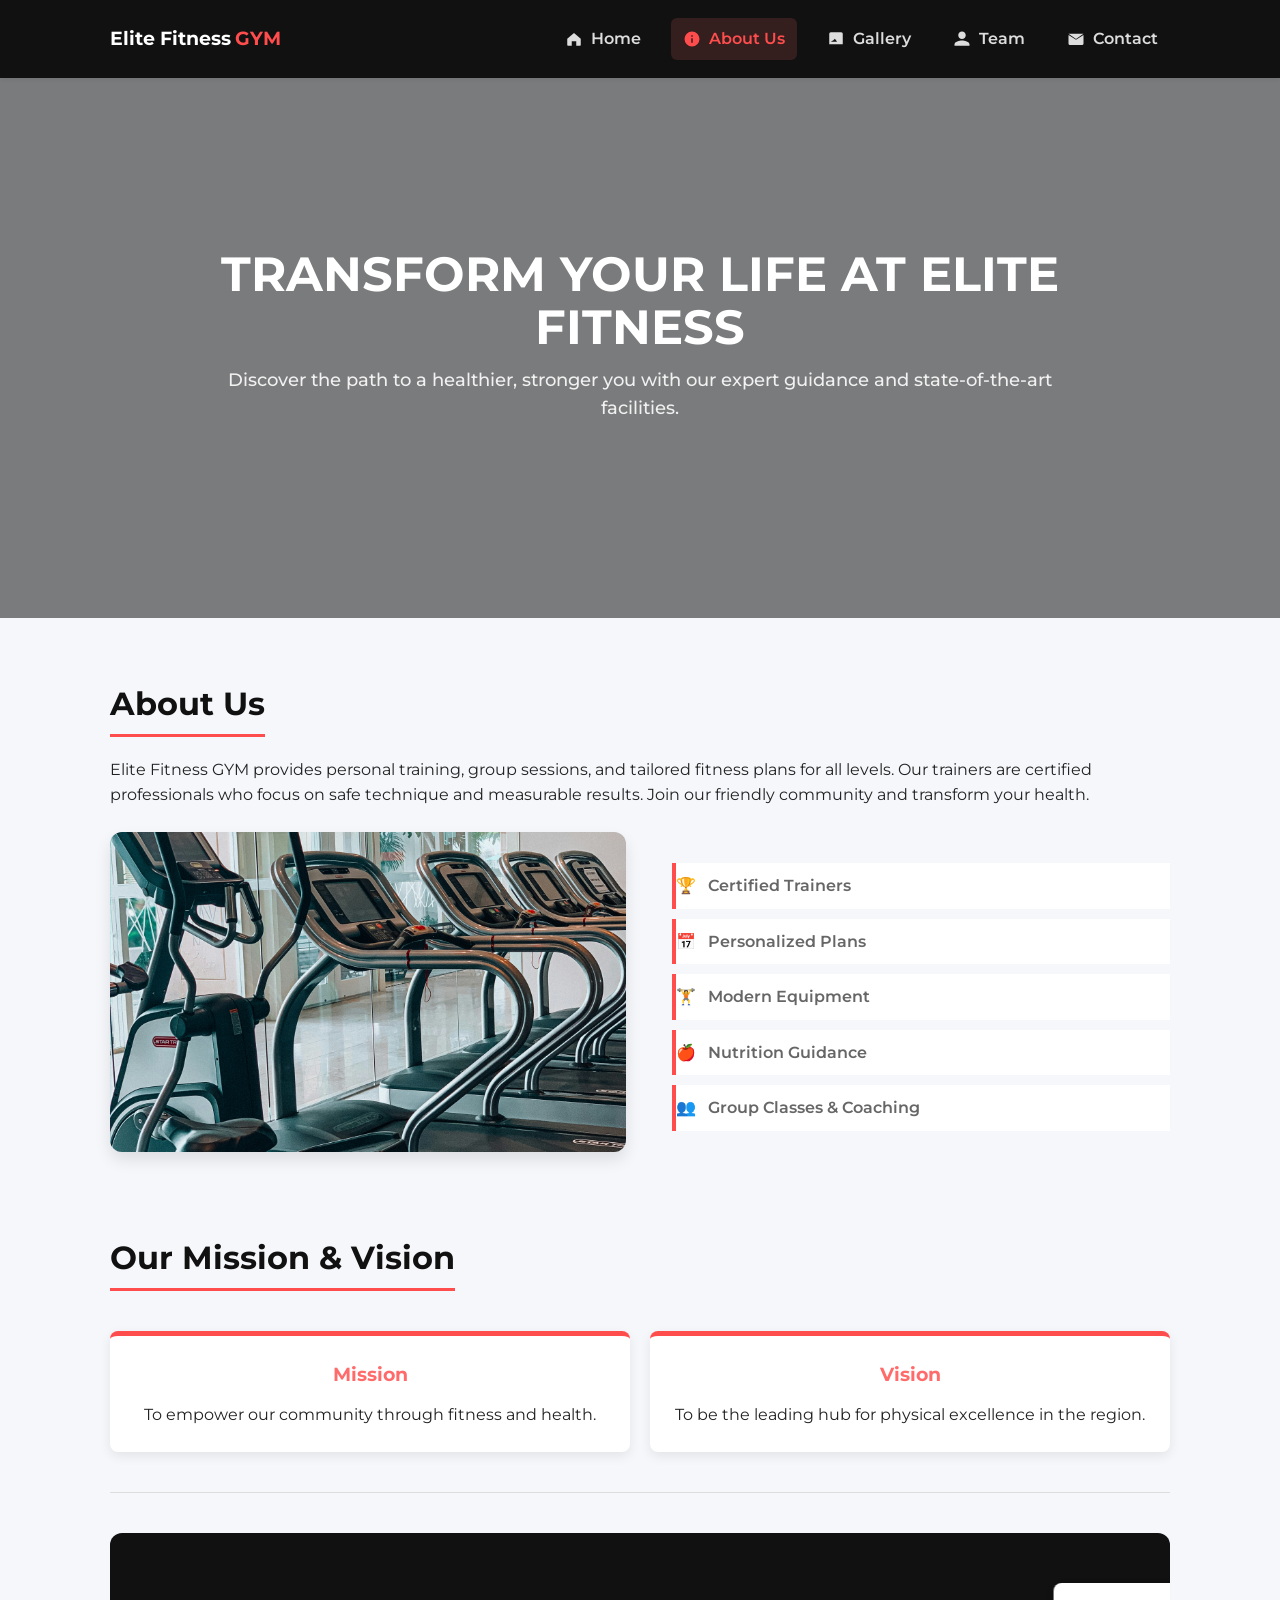
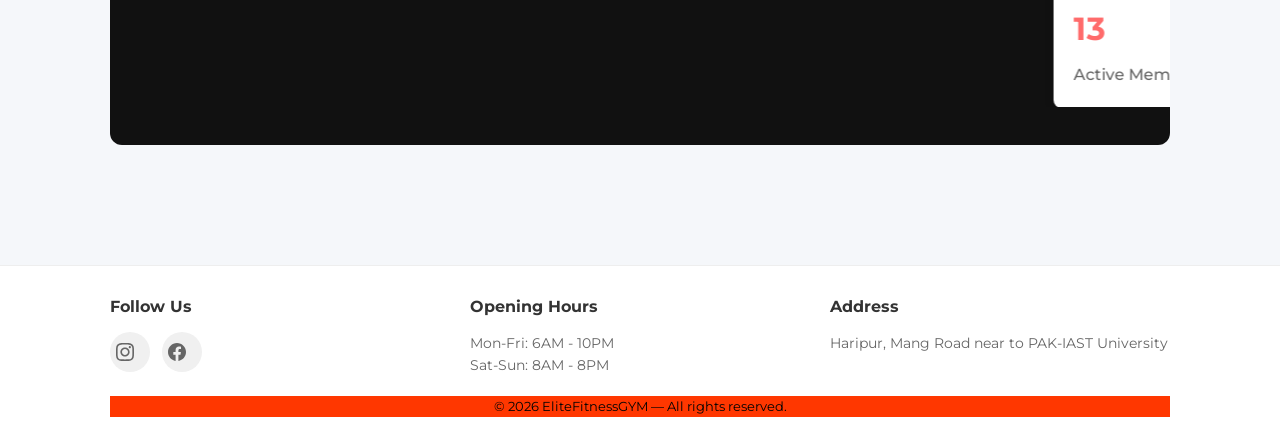
==== ICT Project/files/about.html @ 250bba0c "first commit" ====
<!DOCTYPE html>
<html lang="en">
<head>
  <meta charset="utf-8" />
  <meta name="viewport" content="width=device-width,initial-scale=1" />
  <title>About — Elite Fitness GYM</title>
  <link rel="stylesheet" href="gym.css">
  <link href="https://fonts.googleapis.com/css2?family=Montserrat:wght@300;400;600;700&display=swap" rel="stylesheet">
</head>
<body>
  <header class="site-header">
    <div class="container header-inner">
      <a class="logo" href="GYM.html">Elite Fitness<span class="accent">GYM</span></a>
      <nav class="nav" id="nav">
        <a href="GYM.html"><span class="nav-icon" aria-hidden="true">
          <svg viewBox="0 0 24 24" xmlns="http://www.w3.org/2000/svg"><path d="M3 11.5L12 4l9 7.5V20a1 1 0 0 1-1 1h-5v-6H9v6H4a1 1 0 0 1-1-1V11.5z" fill="currentColor"/></svg>
        </span>Home</a>
        <a href="about.html" class="active" aria-current="page"><span class="nav-icon" aria-hidden="true">
          <svg viewBox="0 0 24 24" xmlns="http://www.w3.org/2000/svg"><path d="M12 2a10 10 0 1 0 0 20 10 10 0 0 0 0-20zm1 15h-2v-6h2v6zm0-8h-2V7h2v2z" fill="currentColor"/></svg>
        </span>About Us</a>
        <a href="gallery.html"><span class="nav-icon" aria-hidden="true">
          <svg viewBox="0 0 24 24" xmlns="http://www.w3.org/2000/svg"><path d="M21 19V5a2 2 0 0 0-2-2H5a2 2 0 0 0-2 2v14h18zM8.5 13.5l2-2 3 4H5l3.5-2z" fill="currentColor"/></svg>
        </span>Gallery</a>
        <a href="team.html"><span class="nav-icon" aria-hidden="true">
          <svg viewBox="0 0 24 24" xmlns="http://www.w3.org/2000/svg"><path d="M12 12c2.7 0 5-2.3 5-5s-2.3-5-5-5-5 2.3-5 5 2.3 5 5 5zm0 2c-3.3 0-10 1.7-10 5v2h20v-2c0-3.3-6.7-5-10-5z" fill="currentColor"/></svg>
        </span>Team</a>
        <a href="contact.html"><span class="nav-icon" aria-hidden="true">
          <svg viewBox="0 0 24 24" xmlns="http://www.w3.org/2000/svg"><path d="M2 6.5V18a2 2 0 0 0 2 2h16a2 2 0 0 0 2-2V6.5L12 13 2 6.5zM22 5H2l10 7 10-7z" fill="currentColor"/></svg>
        </span>Contact</a>
      </nav>
      <button class="nav-toggle" id="navToggle" aria-label="Toggle navigation">☰</button>
    </div>
  </header>

  <!-- This part of code is for hero section part -->
  <section class="hero">
    <div class="hero-slides">
      <video autoplay muted loop class="slide"s >
        <source src="../Vids/vid3.mp4" type="video/mp4">
      </video>
    </div>
    <div class="hero-overlay"></div>
    <div class="hero-content container">
      <h1>TRANSFORM YOUR LIFE AT ELITE FITNESS</h1>
      <p>Discover the path to a healthier, stronger you with our expert guidance and state-of-the-art facilities.</p>
    </div>
  </section>

  <!-- This part of code is for main content section part -->
  <main class="page-main">
    <!-- <div class="bg-shape shape1"></div>
    <div class="bg-shape shape2"></div>
    <div class="bg-shape shape3"></div> -->
    <div class="container">
      <h2>About Us</h2>
      <p>Elite Fitness GYM provides personal training, group sessions, and tailored fitness plans for all levels. Our trainers are certified professionals who focus on safe technique and measurable results. Join our friendly community and transform your health.</p>

      <div class="about-grid" style="margin-top:24px">
        <div class="about-image" style="background-image:url('../images/2.jpg');height:320px;border-radius:12px"></div>
        <div style="padding-left:18px">
          <ul class="benefits">
            <li><span class="icon">🏆</span> Certified Trainers</li>
            <li><span class="icon">📅</span> Personalized Plans</li>
            <li><span class="icon">🏋️</span> Modern Equipment</li>
            <li><span class="icon">🍎</span> Nutrition Guidance</li>
            <li><span class="icon">👥</span> Group Classes & Coaching</li>
          </ul>
        </div>
      </div>

      <!-- This part of code is for mission and vision section part -->
      <section class="section container" style="margin-top:40px">
        <h2 >Our Mission & Vision</h2>
        <div class="mission-vision-grid">
          <div class="mission-card">
            <h3>Mission</h3>
            <p>To empower our community through fitness and health.</p>
          </div>
          <div class="vision-card">
            <h3>Vision</h3>
            <p>To be the leading hub for physical excellence in the region.</p>
          </div>
        </div>
      </section>

      <!-- This part of code is for stats counter section part -->
      <section class="stats-section container">
<marquee behavior="scroll" direction="left" scrollamount="6" onmouseover="this.stop()" onmouseout="this.start()" loop="infinite">
        <div class="stats-grid">
          <div class="stat">
            <h3 class="counter" data-target="500">13</h3>
            <p>Active Members</p>
          </div>
          <div class="stat">
            <h3 class="counter" data-target="10">2</h3>
            <p>Certified Trainers</p>
          </div>
          <div class="stat">
            <h3 class="counter" data-target="20">5</h3>
            <p>Weekly Classes</p>
          </div>
          <div class="stat">
            <h3 class="counter" data-target="5">3</h3>
            <p>Years of Experience</p>
          </div>
        </div>
        </marquee>
      </section>

    </div>
  </main>

  <!-- This part of code is for footer section part -->
  <footer class="site-footer">
    <div class="container">
      <div class="footer-content">
        <div class="footer-section">
          <h4>Follow Us</h4>
          <div class="social-links">
            <a href="#" aria-label="Instagram"><svg viewBox="0 0 24 24" xmlns="http://www.w3.org/2000/svg"><path d="M12 2.163c3.204 0 3.584.012 4.85.07 3.252.148 4.771 1.691 4.919 4.919.058 1.265.069 1.645.069 4.849 0 3.205-.012 3.584-.069 4.849-.149 3.225-1.664 4.771-4.919 4.919-1.266.058-1.644.07-4.85.07-3.204 0-3.584-.012-4.849-.07-3.26-.149-4.771-1.699-4.919-4.92-.058-1.265-.07-1.644-.07-4.849 0-3.204.013-3.583.07-4.849.149-3.227 1.664-4.771 4.919-4.919 1.266-.057 1.645-.069 4.849-.069zm0-2.163c-3.259 0-3.667.014-4.947.072-4.358.2-6.78 2.618-6.98 6.98-.059 1.281-.073 1.689-.073 4.948 0 3.259.014 3.668.072 4.948.2 4.358 2.618 6.78 6.98 6.98 1.281.058 1.689.072 4.948.072 3.259 0 3.668-.014 4.948-.072 4.354-.2 6.782-2.618 6.979-6.98.059-1.28.073-1.689.073-4.948 0-3.259-.014-3.667-.072-4.947-.196-4.354-2.617-6.78-6.979-6.98-1.281-.059-1.69-.073-4.949-.073zm0 5.838c-3.403 0-6.162 2.759-6.162 6.162s2.759 6.163 6.162 6.163 6.162-2.759 6.162-6.163c0-3.403-2.759-6.162-6.162-6.162zm0 10.162c-2.209 0-4-1.79-4-4 0-2.209 1.791-4 4-4s4 1.791 4 4c0 2.21-1.791 4-4 4zm6.406-11.845c-.796 0-1.441.645-1.441 1.44s.645 1.44 1.441 1.44c.795 0 1.439-.645 1.439-1.44s-.644-1.44-1.439-1.44z"/></svg></a>
            <a href="#" aria-label="Facebook"><svg viewBox="0 0 24 24" xmlns="http://www.w3.org/2000/svg"><path d="M24 12.073c0-6.627-5.373-12-12-12s-12 5.373-12 12c0 5.99 4.388 10.954 10.125 11.854v-8.385H7.078v-3.47h3.047V9.43c0-3.007 1.792-4.669 4.533-4.669 1.312 0 2.686.235 2.686.235v2.953H15.83c-1.491 0-1.956.925-1.956 1.874v2.25h3.328l-.532 3.47h-2.796v8.385C19.612 23.027 24 18.062 24 12.073z"/></svg></a>
          </div>
        </div>
        <div class="footer-section">
          <h4>Opening Hours</h4>
          <p>Mon-Fri: 6AM - 10PM</p>
          <p>Sat-Sun: 8AM - 8PM</p>
        </div>
        <div class="footer-section">
          <h4>Address</h4>
          <p>Haripur, Mang Road near to PAK-IAST University</p>
        </div>
      </div>
      <p>&copy; 2026 EliteFitnessGYM — All rights reserved.</p>
    </div>
  </footer>
</body>
</html>
---- ICT Project/files/gym.css ----
/* ===== BASIC CSS FUNDAMENTALS ===== */

/* Universal Selector - applies to all elements */
* {
  margin: 0;
  padding: 0;
  box-sizing: border-box;
}

/* Element Selector - HTML and Body styling */
html, body {
  height: 100%;
}

body {
  font-family: 'Inter', Arial, sans-serif;
  color: #333;
  background-color: #f5f5f5;
  line-height: 1.6;
}

/* ===== CLASS SELECTORS - Container and Layout ===== */
.container {
  max-width: 1100px;
  margin: 0 auto;
  padding: 0 20px;
}

/* ===== HEADER STYLING ===== */
.site-header {
  position: sticky;
  top: 0;
  z-index: 40;
  background: white;
  padding: 18px 0;
  box-shadow: 0 2px 4px rgba(0, 0, 0, 0.05);
}

.header-inner {
  display: flex;
  align-items: center;
  justify-content: space-between;
}

.logo {
  font-weight: 700;
  color: #333;
  text-decoration: none;
  font-size: 1.2rem;
}

.logo .accent {
  color: #ff6b6b;
  margin-left: 4px;
}

/* ===== NAVIGATION STYLING ===== */
.nav {
  display: flex;
  gap: 18px;
  align-items: center;
}

.nav a {
  color: #333;
  text-decoration: none;
  font-weight: 600;
  padding: 8px 12px;
  border-radius: 6px;
  transition: all 0.3s ease;
  display: inline-flex;
  align-items: center;
  gap: 8px;
}

.nav a .nav-icon {
  display: inline-flex;
  width: 18px;
  height: 18px;
  align-items: center;
  justify-content: center;
  color: inherit;
}

.nav a .nav-icon svg {
  width: 18px;
  height: 18px;
  display: block;
  fill: currentColor;
}

.nav a:hover {
  background-color: rgba(255, 107, 107, 0.1);
  color: #ff6b6b;
}

.nav a.active {
  background-color: rgba(255, 107, 107, 0.15);
  color: #ff6b6b;
}

.nav-toggle {
  display: none;
  background: transparent;
  border: 0;
  font-size: 1.3rem;
  cursor: pointer;
}

/* ===== HERO SECTION ===== */
.hero {
  position: relative;
  height: 60vh;
  min-height: 400px;
  display: flex;
  align-items: center;
  justify-content: center;
  overflow: hidden;
  margin-bottom: 20px;
}

.hero-slides {
  position: absolute;
  inset: 0;
  width: 100%;
  height: 100%;
}

.slide {
  position: absolute;
  inset: 0;
  background-size: cover;
  background-position: center;
  opacity: 0;
  transition: opacity 0.8s ease;
}

.slide:nth-child(1) { animation: slideAnim 32s infinite ease-in-out 0s; }
.slide:nth-child(2) { animation: slideAnim 32s infinite ease-in-out -4s; }
.slide:nth-child(3) { animation: slideAnim 32s infinite ease-in-out -8s; }
.slide:nth-child(4) { animation: slideAnim 32s infinite ease-in-out -12s; }
.slide:nth-child(5) { animation: slideAnim 32s infinite ease-in-out -16s; }
.slide:nth-child(6) { animation: slideAnim 32s infinite ease-in-out -20s; }
.slide:nth-child(7) { animation: slideAnim 32s infinite ease-in-out -24s; }
.slide:nth-child(8) { animation: slideAnim 32s infinite ease-in-out -28s; }

@keyframes slideAnim {
  0% { opacity: 0; }
  3% { opacity: 1; }
  16% { opacity: 1; }
  19% { opacity: 0; }
  100% { opacity: 0; }
}

.hero-overlay {
  position: absolute;
  inset: 0;
  background: linear-gradient(180deg, rgba(10, 10, 10, 0.2), rgba(10, 10, 10, 0.5));
}

.hero-content {
  position: relative;
  z-index: 3;
  color: white;
  text-align: center;
  max-width: 900px;
  padding: 0 20px;
}

.hero-content h1 {
  font-size: 48px;
  margin-bottom: 12px;
  line-height: 1.1;
}

.hero-content p {
  color: rgba(255, 255, 255, 0.95);
  margin-bottom: 24px;
  font-weight: 500;
  font-size: 18px;
}

/* ===== BUTTON STYLING ===== */
.btn {
  background-color: #333;
  color: white;
  padding: 12px 24px;
  border-radius: 6px;
  text-decoration: none;
  font-weight: 700;
  display: inline-block;
  border: none;
  cursor: pointer;
  transition: background-color 0.3s ease;
  font-size: 14px;
}

.btn:hover {
  background-color: #ff6b6b;
}

.btn:focus {
  outline: 2px solid #ff6b6b;
  outline-offset: 2px;
}

.btn.ghost {
  background: transparent;
  color: #ff6b6b;
  border: 2px solid #ff6b6b;
}

/* ===== HERO CONTROLS (Dots) ===== */
.hero-controls {
  position: relative;
  z-index: 3;
  display: flex;
  justify-content: center;
  gap: 12px;
  margin-top: 12px;
}

.dots {
  display: flex;
  gap: 8px;
  align-items: center;
}
.text.align-center h2 {
  background-color: rgb(6, 245, 113);
}
.dot {
  width: 10px;
  height: 10px;
  border-radius: 50%;
  background: rgba(255, 255, 255, 0.5);
  border: 0;
  cursor: pointer;
  transition: background 0.3s ease;
}

.dot.active {
  background: white;
}

/* ===== SECTION STYLING ===== */
.section {
  padding: 40px 0;
  border-bottom: 1px solid #ddd;
}

.section h2 {
  font-size: 32px;
  color: #333;
  margin-bottom: 12px;
  font-weight: 700;
}

.muted {
  color: #666;
  margin-bottom: 24px;
  font-size: 16px;
}

/* ===== PAGE MAIN ===== */
.page-main {
  min-height: auto;
  display: flex;
  align-items: center;
  justify-content: center;
  padding: 40px 0;
}

.page-main h2 {
  font-size: 32px;
  color: #333;
  margin-bottom: 20px;
}

/* ===== GRID LAYOUT - About Section ===== */
.about-grid {
  display: grid;
  grid-template-columns: 1fr 1fr;
  gap: 28px;
  align-items: center;
  margin: 20px 0;
}
/* colors */
/* General page colors */
body {
  background-color: #f5f7fa;
  color: #222;
  font-family: 'Montserrat', sans-serif;
}

/* Header */
.site-header {
  background-color: #111;
}

.logo {
  color: #fff;
  text-decoration: none;
}

.logo .accent {
  color: #ff4d4d;
}

/* Navigation */
.nav a {
  color: #ddd;
  text-decoration: none;
  padding: 8px 12px;
}

.nav a:hover,
.nav a.active {
  color: #ff4d4d;
}

/* Hero section */
.hero-overlay {
  background: rgba(0, 0, 0, 0.5);
}

.hero-content h1 {
  color: #fff;
}

.hero-content p {
  color: #f1f1f1;
}

/* Main headings */
.page-main h2 {
  color: #111;
  border-bottom: 3px solid #ff4d4d;
  display: inline-block;
  padding-bottom: 5px;
}

/* Benefits list */
.benefits li {
  background-color: #ffffff;
  margin-bottom: 10px;
  padding: 10px;
  border-left: 4px solid #ff4d4d;
  list-style: none;
}

/* Mission & Vision cards */
.mission-card,
.vision-card {
  background-color: #ffffff;
  padding: 20px;
  border-radius: 10px;
  border-top: 5px solid #ff4d4d;
}

/* Stats section */
.stats-section {
  background-color: #111;
  color: #fff;
  border-radius: 12px;
  padding: 30px 0;
}

.stat h3 {
  color: #ff4d4d;
}

/* Footer */
.site-footer {
  background-color: #111;
  color: #ccc;
}

.site-footer h4 {
  color: #ff4d4d;
}

.site-footer a {
  color: #ccc;
}

.site-footer a:hover {
  color: #ff4d4d;
}

/* footer */
/* Footer background & text */
.site-footer {
  background-color: #111;
  color: #ccc;
  padding: 30px 0;
}

/* Footer layout spacing */
.footer-content {
  display: flex;
  gap: 30px;
  justify-content: space-between;
  flex-wrap: wrap;
}

/* Footer sections */
.footer-section {
  flex: 1;
  min-width: 200px;
}

/* Footer headings */
.site-footer h4 {
  color: #ff4d4d;
  margin-bottom: 10px;
}

/* Footer text */
.site-footer p {
  color: #bbb;
  font-size: 14px;
}

/* Footer links */
.site-footer a {
  color: #ccc;
  text-decoration: none;
}

.site-footer a:hover {
  color: #ff4d4d;
}

/* Social icons */
.social-links a svg {
  width: 22px;
  height: 22px;
  fill: #ccc;
  margin-right: 10px;
}

.social-links a:hover svg {
  fill: #ff4d4d;
}

/* Copyright */
.site-footer > .container > p {
  background-color: #ff3700;
  text-align: center;
  margin-top: 20px;
  color: #030303;
  font-size: 13px;
}

.about-image {
  width: 100%;
  height: 300px;
  background-color: #ddd;
  border-radius: 8px;
  background-size: cover;
  background-position: center;
  box-shadow: 0 8px 16px rgba(0, 0, 0, 0.1);
}

.about-text h3 {
  font-size: 24px;
  color: #333;
  margin-bottom: 15px;
}

/* ===== MISSION & VISION GRID ===== */
.mission-vision-grid {
  display: grid;
  grid-template-columns: 1fr 1fr;
  gap: 20px;
  margin-top: 20px;
}

.mission-card,
.vision-card {
  background: white;
  padding: 24px;
  border-radius: 8px;
  text-align: center;
  box-shadow: 0 4px 12px rgba(0, 0, 0, 0.08);
}

.mission-card h3,
.vision-card h3 {
  color: #ff6b6b;
  margin-bottom: 12px;
}

/* ===== LIST STYLING ===== */
.benefits {
  list-style-type: none;
  padding: 0;
  margin-top: 20px;
}

.benefits li {
  padding: 10px 0;
  color: #666;
  font-weight: 600;
}

.benefits .icon {
  margin-right: 8px;
  color: #ff6b6b;
}

/* ===== STATS SECTION ===== */
.stats-section {
  margin: 40px 0;
  text-align: center;
}

.stats-grid {
  display: grid;
  grid-template-columns: repeat(4, 1fr);
  gap: 20px;
  margin-top: 20px;
}

.stat {
  background: white;
  padding: 20px;
  border-radius: 8px;
  box-shadow: 0 4px 12px rgba(0, 0, 0, 0.08);
}

.stat .counter {
  font-size: 32px;
  font-weight: 700;
  color: #ff6b6b;
  margin-bottom: 8px;
}

.stat p {
  color: #666;
  font-weight: 500;
}

/* ===== GALLERY GRID LAYOUT ===== */
.gallery-grid {
  display: grid;
  grid-template-columns: repeat(4, 1fr);
  gap: 18px;
  margin-top: 20px;
  align-items: start;
}

.gallery-grid figure {
  margin: 0;
  border-radius: 8px;
  overflow: hidden;
  background: white;
  box-shadow: 0 4px 12px rgba(0, 0, 0, 0.08);
  display: flex;
  flex-direction: column;
  transition: transform 0.3s ease, box-shadow 0.3s ease;
}

.gallery-grid figure:hover {
  transform: translateY(-6px);
  box-shadow: 0 8px 20px rgba(0, 0, 0, 0.12);
}

.gallery-grid img {
  width: 100%;
  height: 220px;
  object-fit: cover;
  display: block;
}

.gallery-grid figcaption {
  padding: 12px 14px;
  font-size: 14px;
  color: #666;
  background: transparent;
}

@media (max-width: 1200px) {
  .gallery-grid { grid-template-columns: repeat(3, 1fr); }
}

@media (max-width: 900px) {
  .gallery-grid { grid-template-columns: repeat(2, 1fr); }
  .gallery-grid img { height: 200px; }
}

@media (max-width: 600px) {
  .gallery-grid { grid-template-columns: 1fr; }
  .gallery-grid img { height: 180px; }
}

/* ===== PACKAGES/CARDS SECTION ===== */
.packages-grid {
  display: grid;
  grid-template-columns: repeat(3, 1fr);
  gap: 18px;
  margin-top: 20px;
}

.package-card {
  background: white;
  border-radius: 8px;
  overflow: hidden;
  display: flex;
  flex-direction: column;
  box-shadow: 0 4px 12px rgba(0, 0, 0, 0.08);
  transition: transform 0.3s ease, box-shadow 0.3s ease;
  position: relative;
}

.package-card:hover {
  transform: translateY(-8px);
  box-shadow: 0 8px 20px rgba(0, 0, 0, 0.12);
}

.package-card.popular {
  box-shadow: 0 8px 20px rgba(255, 107, 107, 0.15);
  border: 1px solid rgba(255, 107, 107, 0.2);
}

.package-card img {
  width: 100%;
  height: 180px;
  object-fit: cover;
  display: block;
}

.pkg-body {
  padding: 18px;
  display: flex;
  flex-direction: column;
  gap: 8px;
  flex: 1;
}

.pkg-body h3 {
  font-size: 18px;
  color: #333;
  margin-bottom: 8px;
}

.price {
  color: #ff6b6b;
  font-weight: 800;
  font-size: 18px;
  display: inline-flex;
  align-items: baseline;
  gap: 6px;
}

.price .currency {
  font-size: 13px;
  color: #666;
  font-weight: 700;
}

.price .amount {
  font-weight: 900;
}

.price .period {
  font-size: 14px;
  color: #666;
  font-weight: 700;
  margin-left: 4px;
}

.pkg-desc {
  color: #666;
  font-size: 14px;
  margin-bottom: 12px;
  min-height: 40px;
}

.pkg-body .btn {
  margin-top: auto;
  align-self: center;
  text-align: center;
  min-width: 150px;
}

.package-card .badge {
  position: absolute;
  top: 12px;
  right: 12px;
  background: linear-gradient(90deg, #ff6b6b, #ff8787);
  color: white;
  padding: 6px 12px;
  border-radius: 20px;
  font-size: 12px;
  font-weight: 800;
  box-shadow: 0 4px 12px rgba(255, 107, 107, 0.2);
  text-transform: uppercase;
  letter-spacing: 0.5px;
}

.package-card.suggested {
  outline: 2px solid rgba(255, 107, 107, 0.2);
  box-shadow: 0 12px 30px rgba(255, 107, 107, 0.15);
  transform: translateY(-6px);
  z-index: 2;
}

@media (max-width: 1000px) {
  .packages-grid { grid-template-columns: repeat(2, 1fr); }
}

@media (max-width: 700px) {
  .packages-grid { grid-template-columns: 1fr; }
  .package-card img { height: 220px; }
  .pkg-body .btn { width: 100%; align-self: stretch; }
}

/* ===== ANNOUNCEMENT CARD ===== */
.announcement-card {
  display: inline-flex;
  align-items: center;
  gap: 12px;
  justify-content: center;
  background: white;
  padding: 12px 16px;
  border-radius: 8px;
  box-shadow: 0 4px 12px rgba(0, 0, 0, 0.08);
  margin: 12px auto;
  max-width: 760px;
  text-align: center;
}

.announcement-card .announcement-text {
  color: #333;
  font-weight: 600;
}

.announcement-card .close-announcement {
  background: transparent;
  border: 0;
  font-size: 20px;
  line-height: 1;
  color: #666;
  cursor: pointer;
  padding: 6px;
  border-radius: 4px;
  transition: background 0.3s ease;
}

.announcement-card .close-announcement:hover {
  background: rgba(0, 0, 0, 0.05);
}

@media (max-width: 700px) {
  .announcement-card { flex-direction: column; gap: 8px; padding: 12px; }
}

/* ===== CONTACT FORM STYLING ===== */
.contact-grid {
  display: grid;
  grid-template-columns: 1fr 380px;
  gap: 28px;
  align-items: start;
  margin-top: 28px;
}

.contact-form {
  background: white;
  padding: 24px;
  border-radius: 8px;
  box-shadow: 0 4px 12px rgba(0, 0, 0, 0.08);
}

.contact-form label {
  display: block;
  margin-bottom: 16px;
  color: #333;
  font-weight: 600;
}

.contact-form label span {
  display: block;
  margin-bottom: 6px;
  font-size: 14px;
}

.contact-form input,
.contact-form textarea {
  width: 100%;
  padding: 12px;
  border: 1px solid #ddd;
  border-radius: 6px;
  font-family: inherit;
  font-size: 14px;
  margin-top: 6px;
  transition: border-color 0.3s ease;
}

.contact-form input:focus,
.contact-form textarea:focus {
  outline: none;
  border-color: #ff6b6b;
  box-shadow: 0 0 0 2px rgba(255, 107, 107, 0.1);
}

.contact-form button {
  margin-top: 12px;
}

.contact-info {
  background: white;
  padding: 24px;
  border-radius: 8px;
  box-shadow: 0 4px 12px rgba(0, 0, 0, 0.08);
}

.contact-info h3 {
  font-size: 18px;
  color: #333;
  margin-bottom: 12px;
}

.contact-info p {
  margin-bottom: 12px;
  color: #666;
  font-size: 14px;
}

.contact-info .social-links {
  display: flex;
  gap: 10px;
  margin-top: 12px;
}

.contact-info .social-links a {
  display: inline-flex;
  align-items: center;
  justify-content: center;
  width: 44px;
  height: 44px;
  border-radius: 8px;
  background: white;
  border: 1px solid #eee;
  color: #666;
  transition: all 0.3s ease;
  text-decoration: none;
}

.contact-info .social-links a svg {
  width: 18px;
  height: 18px;
  fill: currentColor;
}

.contact-info .social-links a:hover {
  background: #ff6b6b;
  color: white;
  border-color: #ff6b6b;
  transform: translateY(-2px);
}

@media (max-width: 900px) {
  .contact-grid { grid-template-columns: 1fr; }
}

/* ===== TEAM SECTION STYLING ===== */
.team-grid {
  display: grid;
  grid-template-columns: repeat(4, 1fr);
  gap: 20px;
  margin-top: 20px;
}

.team-card {
  background: white;
  border-radius: 8px;
  padding: 16px;
  text-align: center;
  box-shadow: 0 4px 12px rgba(0, 0, 0, 0.08);
  min-height: 400px;
  display: flex;
  flex-direction: column;
  justify-content: space-between;
}

.team-card:hover {
  box-shadow: 0 8px 20px rgba(0, 0, 0, 0.12);
}

.team-photo {
  width: 140px;
  height: 140px;
  border-radius: 6px;
  object-fit: cover;
  margin: 0 auto 12px;
  display: block;
}

.team-card h3 {
  margin: 6px 0 4px;
  font-size: 16px;
  color: #333;
}

.team-card .role {
  color: #ff6b6b;
  font-weight: 700;
  margin-bottom: 8px;
  font-size: 13px;
}

.team-card .bio {
  color: #666;
  font-size: 14px;
  line-height: 1.4;
  margin-bottom: 12px;
  flex: 1;
}

.team-card .contact {
  background: #ff6b6b;
  color: white;
  padding: 8px 12px;
  border-radius: 6px;
  display: inline-block;
  margin-top: 10px;
  text-decoration: none;
  font-size: 13px;
  font-weight: 600;
  transition: all 0.3s ease;
  border: none;
  cursor: pointer;
}

.team-card .contact:hover {
  background: #ff5252;
  transform: translateY(-2px);
}

.staff-list {
  list-style: none;
  padding: 0;
  margin-top: 12px;
  display: flex;
  gap: 8px;
  flex-wrap: wrap;
}

.staff-list li {
  background: #f9f9f9;
  border-radius: 6px;
  padding: 8px 10px;
  box-shadow: 0 2px 6px rgba(0, 0, 0, 0.05);
  font-size: 12px;
}

@media (max-width: 1000px) {
  .team-grid { grid-template-columns: repeat(2, 1fr); }
}

@media (max-width: 600px) {
  .team-grid { grid-template-columns: 1fr; }
}

/* ===== SCHEDULE STYLING ===== */
.schedule-display {
  background: white;
  border-radius: 8px;
  padding: 18px;
  box-shadow: 0 4px 12px rgba(0, 0, 0, 0.08);
  max-width: 760px;
  margin: 24px auto;
}

.schedule-table {
  width: 100%;
  border-collapse: collapse;
  margin-top: 12px;
}

.schedule-table th,
.schedule-table td {
  padding: 10px 12px;
  border-bottom: 1px solid #eee;
  text-align: left;
}

.schedule-table th {
  background: #f9f9f9;
  font-weight: 700;
  color: #333;
}

.schedule-off {
  color: #999;
  font-weight: 700;
  padding: 10px 0;
}

.view-toggle {
  margin-bottom: 12px;
}

.view-toggle .btn {
  padding: 8px 12px;
  font-size: 13px;
  margin-right: 6px;
}

.view-toggle .btn.small-btn {
  background: rgba(255, 107, 107, 0.1);
  color: #ff6b6b;
  border: 1px solid rgba(255, 107, 107, 0.2);
  padding: 8px 12px;
  border-radius: 6px;
}

.view-toggle .btn.small-btn:focus {
  outline: 2px solid rgba(255, 107, 107, 0.2);
}

.view-toggle .btn.small-btn.active {
  background: #ff6b6b;
  color: white;
  border-color: #ff6b6b;
  box-shadow: 0 4px 12px rgba(255, 107, 107, 0.2);
}

/* ===== WEEK GRID ===== */
.week-grid {
  display: flex;
  gap: 12px;
  margin-top: 12px;
  overflow-x: auto;
  padding-bottom: 8px;
}

.week-grid .day-card {
  background: white;
  border-radius: 8px;
  padding: 12px;
  box-shadow: 0 4px 12px rgba(0, 0, 0, 0.08);
  min-height: 120px;
  display: flex;
  flex-direction: column;
  min-width: 180px;
  flex: 0 0 180px;
}

.day-header {
  font-weight: 700;
  display: flex;
  justify-content: space-between;
  align-items: center;
  margin-bottom: 8px;
}

.day-date {
  color: #666;
  font-size: 13px;
}

.slot-list {
  list-style: none;
  padding: 0;
  margin: 0;
  flex: 1;
  display: flex;
  flex-direction: column;
  gap: 6px;
}

.slot-list li {
  background: #f9f9f9;
  padding: 8px;
  border-radius: 6px;
  display: flex;
  gap: 8px;
  align-items: flex-start;
  font-size: 12px;
}

.slot-list li strong {
  display: block;
  margin-bottom: 4px;
}

.slot-swatch {
  width: 8px;
  height: 8px;
  border-radius: 2px;
  margin-top: 4px;
  flex: 0 0 8px;
}

.type-strength .slot-swatch { background: #ef4444; }
.type-yoga .slot-swatch { background: #60a5fa; }
.type-cardio .slot-swatch { background: #34d399; }
.type-open .slot-swatch { background: #f59e0b; }
.type-class .slot-swatch { background: #8b5cf6; }

.schedule-filters {
  margin-bottom: 16px;
}

/* .schedule-filters .filter-btn {
  background: rgba(255, 255, 255, 0.9);
  color: #333;
  border: 1px solid #ddd;
  padding: 8px 12px;
  border-radius: 6px;
  cursor: pointer;
  font-size: 13px;
  margin-right: 6px;
  transition: all 0.3s ease;
} */

.schedule-filters .filter-btn.active {
  background: #ff6b6b;
  color: white;
  border-color: #ff6b6b;
  box-shadow: 0 4px 12px rgba(255, 107, 107, 0.2);
}

@media (min-width: 1000px) {
  .week-grid { display: grid; grid-template-columns: repeat(7, 1fr); }
  .week-grid .day-card { min-width: auto; flex: initial; }
}

@media (max-width: 1000px) {
  .week-grid { grid-template-columns: repeat(3, 1fr); }
}

@media (max-width: 700px) {
  .week-grid { grid-template-columns: repeat(2, 1fr); }
}

/* ===== LIGHTBOX STYLES ===== */
.lightbox {
  position: fixed;
  inset: 0;
  display: flex;
  align-items: center;
  justify-content: center;
  background: rgba(0, 0, 0, 0.85);
  z-index: 9999;
  opacity: 0;
  pointer-events: none;
  transition: opacity 0.25s ease;
}

.lightbox[aria-hidden="false"] {
  opacity: 1;
  pointer-events: auto;
}

.lb-image-wrap {
  max-width: 90%;
  max-height: 80%;
  text-align: center;
  color: white;
}

.lb-image-wrap img {
  max-width: 100%;
  max-height: 80vh;
  border-radius: 6px;
  box-shadow: 0 12px 40px rgba(0, 0, 0, 0.5);
}

.lb-caption {
  margin-top: 12px;
  color: rgba(255, 255, 255, 0.85);
}

.lb-close,
.lb-prev,
.lb-next {
  position: absolute;
  background: rgba(255, 255, 255, 0.1);
  border: 0;
  color: white;
  padding: 10px 14px;
  border-radius: 6px;
  cursor: pointer;
  transition: background 0.3s ease;
  font-size: 24px;
}

.lb-close {
  top: 20px;
  right: 24px;
}

.lb-prev {
  left: 20px;
  top: 50%;
  transform: translateY(-50%);
}

.lb-next {
  right: 20px;
  top: 50%;
  transform: translateY(-50%);
}

.lb-close:hover,
.lb-prev:hover,
.lb-next:hover {
  background: rgba(255, 255, 255, 0.2);
}

@media (max-width: 720px) {
  .lb-prev, .lb-next { display: none; }
  .lb-image-wrap img { max-height: 60vh; }
}

/* ===== RESPONSIVE DESIGN ===== */
@media (max-width: 900px) {
  .about-grid { grid-template-columns: 1fr; }
  .mission-vision-grid { grid-template-columns: 1fr; }
  .stats-grid { grid-template-columns: repeat(2, 1fr); }
  .hero-content h1 { font-size: 36px; }
}

@media (max-width: 720px) {
  .nav {
    display: flex;
    position: static;
    background: transparent;
    padding: 0;
    border-radius: 0;
    box-shadow: none;
    flex-direction: column;
    gap: 8px;
  }

  .nav a {
    padding: 8px 10px;
    width: 100%;
  }

  .nav-toggle {
    display: block;
  }

  .nav.open {
    display: flex;
  }

  .hero-content h1 {
    font-size: 28px;
  }

  .hero {
    padding: 40px 20px;
  }

  .section h2 {
    font-size: 24px;
  }

  .stats-grid {
    grid-template-columns: 1fr;
  }
}

/* ===== PRINT STYLES ===== */
@media print {
  body * {
    visibility: hidden;
  }

  #schedule,
  #schedule * {
    visibility: visible;
  }

  #schedule {
    position: absolute;
    left: 0;
    top: 0;
    width: 100%;
  }
}

/* ===== FOOTER STYLING ===== */
.site-footer {
  padding: 28px 0;
  background: white;
  border-top: 1px solid #eee;
  margin-top: 40px;
}

.site-footer p {
  margin: 0;
  color: #666;
  font-size: 14px;
}

.footer-content {
  display: flex;
  justify-content: space-between;
  margin-bottom: 20px;
  gap: 20px;
}

.footer-section {
  text-align: left;
}

.footer-section h4 {
  font-size: 16px;
  margin-bottom: 12px;
  color: #333;
  font-weight: 700;
}

.social-links {
  display: flex;
  gap: 12px;
}

.social-links a {
  display: inline-flex;
  align-items: center;
  justify-content: center;
  width: 40px;
  height: 40px;
  border-radius: 50%;
  background: #f0f0f0;
  color: #666;
  transition: all 0.3s ease;
  text-decoration: none;
}

.social-links a svg {
  width: 18px;
  height: 18px;
  fill: currentColor;
}

.social-links a:hover {
  background: #ff6b6b;
  color: white;
  transform: translateY(-2px);
}
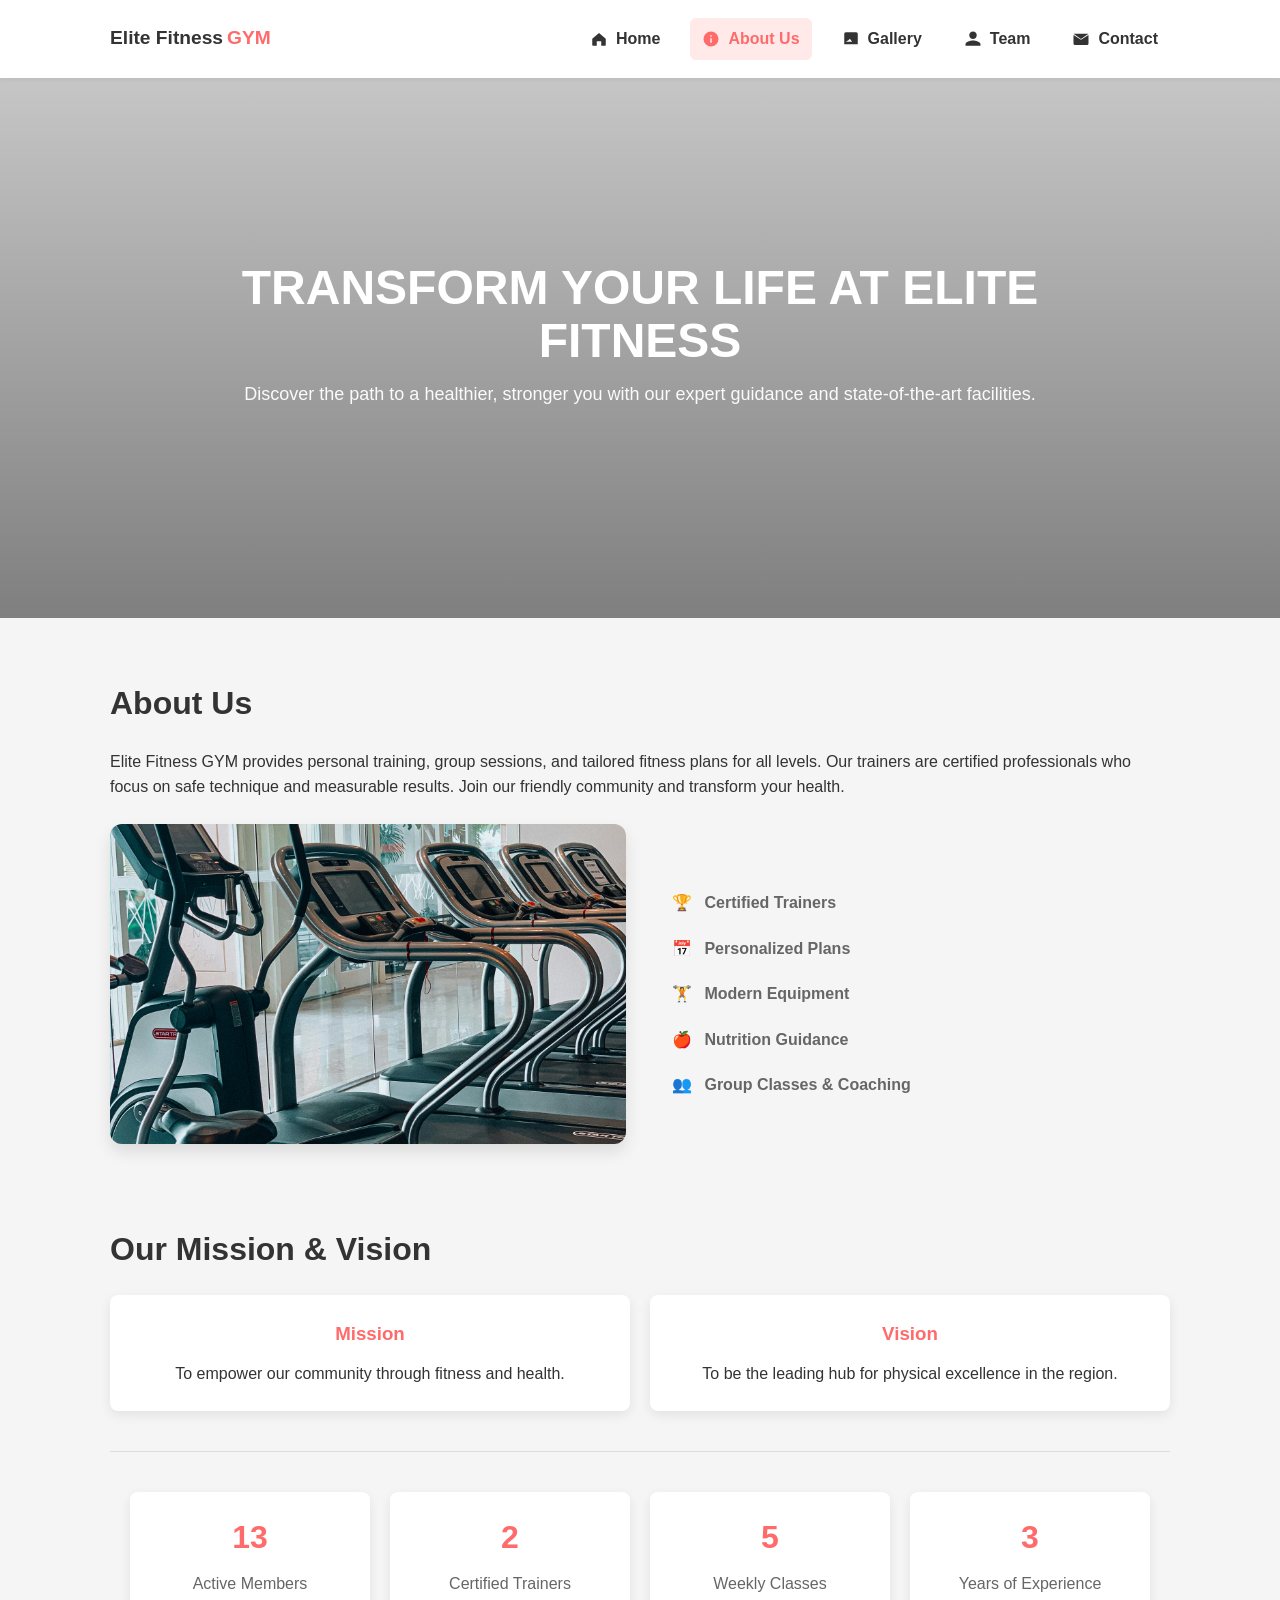
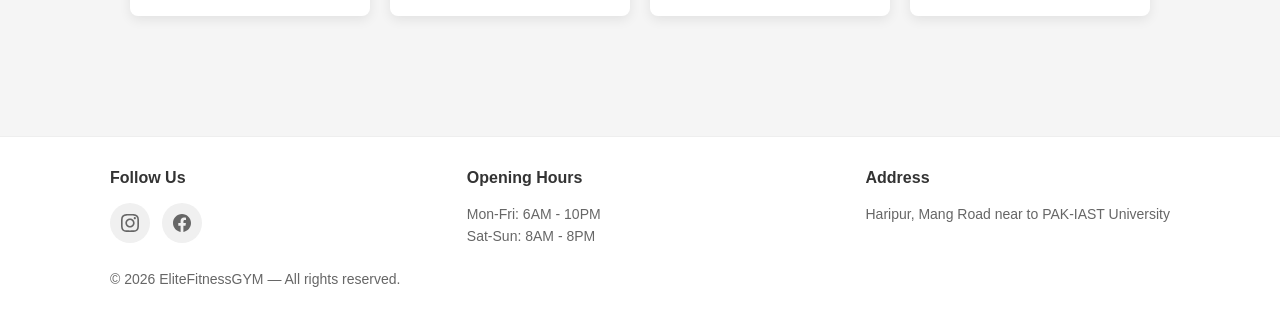
==== commit a819b1b7: "Initial commit" ====
--- a/ICT Project/files/about.html
+++ b/ICT Project/files/about.html
@@ -1,6 +1,7 @@
-
+<!-- This part of code is for HTML document structure part -->
 <!DOCTYPE html>
 <html lang="en">
+<!-- This part of code is for head section part -->
 <head>
   <meta charset="utf-8" />
   <meta name="viewport" content="width=device-width,initial-scale=1" />
@@ -8,7 +9,9 @@
   <link rel="stylesheet" href="gym.css">
   <link href="https://fonts.googleapis.com/css2?family=Montserrat:wght@300;400;600;700&display=swap" rel="stylesheet">
 </head>
+<!-- This part of code is for body section part -->
 <body>
+  <!-- This part of code is for header section part -->
   <header class="site-header">
     <div class="container header-inner">
       <a class="logo" href="GYM.html">Elite Fitness<span class="accent">GYM</span></a>
@@ -36,7 +39,7 @@
   <!-- This part of code is for hero section part -->
   <section class="hero">
     <div class="hero-slides">
-      <video autoplay muted loop class="slide"s >
+      <video autoplay muted loop class="slide" style="opacity:1">
         <source src="../Vids/vid3.mp4" type="video/mp4">
       </video>
     </div>
@@ -49,9 +52,9 @@
 
   <!-- This part of code is for main content section part -->
   <main class="page-main">
-    <!-- <div class="bg-shape shape1"></div>
+    <div class="bg-shape shape1"></div>
     <div class="bg-shape shape2"></div>
-    <div class="bg-shape shape3"></div> -->
+    <div class="bg-shape shape3"></div>
     <div class="container">
       <h2>About Us</h2>
       <p>Elite Fitness GYM provides personal training, group sessions, and tailored fitness plans for all levels. Our trainers are certified professionals who focus on safe technique and measurable results. Join our friendly community and transform your health.</p>
@@ -71,7 +74,7 @@
 
       <!-- This part of code is for mission and vision section part -->
       <section class="section container" style="margin-top:40px">
-        <h2 >Our Mission & Vision</h2>
+        <h2>Our Mission & Vision</h2>
         <div class="mission-vision-grid">
           <div class="mission-card">
             <h3>Mission</h3>
@@ -86,7 +89,6 @@
 
       <!-- This part of code is for stats counter section part -->
       <section class="stats-section container">
-<marquee behavior="scroll" direction="left" scrollamount="6" onmouseover="this.stop()" onmouseout="this.start()" loop="infinite">
         <div class="stats-grid">
           <div class="stat">
             <h3 class="counter" data-target="500">13</h3>
@@ -105,7 +107,6 @@
             <p>Years of Experience</p>
           </div>
         </div>
-        </marquee>
       </section>
 
     </div>
--- a/ICT Project/files/gym.css
+++ b/ICT Project/files/gym.css
@@ -225,9 +225,7 @@
   gap: 8px;
   align-items: center;
 }
-.text.align-center h2 {
-  background-color: rgb(6, 245, 113);
-}
+
 .dot {
   width: 10px;
   height: 10px;
@@ -283,173 +281,6 @@
   gap: 28px;
   align-items: center;
   margin: 20px 0;
-}
-/* colors */
-/* General page colors */
-body {
-  background-color: #f5f7fa;
-  color: #222;
-  font-family: 'Montserrat', sans-serif;
-}
-
-/* Header */
-.site-header {
-  background-color: #111;
-}
-
-.logo {
-  color: #fff;
-  text-decoration: none;
-}
-
-.logo .accent {
-  color: #ff4d4d;
-}
-
-/* Navigation */
-.nav a {
-  color: #ddd;
-  text-decoration: none;
-  padding: 8px 12px;
-}
-
-.nav a:hover,
-.nav a.active {
-  color: #ff4d4d;
-}
-
-/* Hero section */
-.hero-overlay {
-  background: rgba(0, 0, 0, 0.5);
-}
-
-.hero-content h1 {
-  color: #fff;
-}
-
-.hero-content p {
-  color: #f1f1f1;
-}
-
-/* Main headings */
-.page-main h2 {
-  color: #111;
-  border-bottom: 3px solid #ff4d4d;
-  display: inline-block;
-  padding-bottom: 5px;
-}
-
-/* Benefits list */
-.benefits li {
-  background-color: #ffffff;
-  margin-bottom: 10px;
-  padding: 10px;
-  border-left: 4px solid #ff4d4d;
-  list-style: none;
-}
-
-/* Mission & Vision cards */
-.mission-card,
-.vision-card {
-  background-color: #ffffff;
-  padding: 20px;
-  border-radius: 10px;
-  border-top: 5px solid #ff4d4d;
-}
-
-/* Stats section */
-.stats-section {
-  background-color: #111;
-  color: #fff;
-  border-radius: 12px;
-  padding: 30px 0;
-}
-
-.stat h3 {
-  color: #ff4d4d;
-}
-
-/* Footer */
-.site-footer {
-  background-color: #111;
-  color: #ccc;
-}
-
-.site-footer h4 {
-  color: #ff4d4d;
-}
-
-.site-footer a {
-  color: #ccc;
-}
-
-.site-footer a:hover {
-  color: #ff4d4d;
-}
-
-/* footer */
-/* Footer background & text */
-.site-footer {
-  background-color: #111;
-  color: #ccc;
-  padding: 30px 0;
-}
-
-/* Footer layout spacing */
-.footer-content {
-  display: flex;
-  gap: 30px;
-  justify-content: space-between;
-  flex-wrap: wrap;
-}
-
-/* Footer sections */
-.footer-section {
-  flex: 1;
-  min-width: 200px;
-}
-
-/* Footer headings */
-.site-footer h4 {
-  color: #ff4d4d;
-  margin-bottom: 10px;
-}
-
-/* Footer text */
-.site-footer p {
-  color: #bbb;
-  font-size: 14px;
-}
-
-/* Footer links */
-.site-footer a {
-  color: #ccc;
-  text-decoration: none;
-}
-
-.site-footer a:hover {
-  color: #ff4d4d;
-}
-
-/* Social icons */
-.social-links a svg {
-  width: 22px;
-  height: 22px;
-  fill: #ccc;
-  margin-right: 10px;
-}
-
-.social-links a:hover svg {
-  fill: #ff4d4d;
-}
-
-/* Copyright */
-.site-footer > .container > p {
-  background-color: #ff3700;
-  text-align: center;
-  margin-top: 20px;
-  color: #030303;
-  font-size: 13px;
 }
 
 .about-image {
@@ -1104,7 +935,7 @@
   margin-bottom: 16px;
 }
 
-/* .schedule-filters .filter-btn {
+.schedule-filters .filter-btn {
   background: rgba(255, 255, 255, 0.9);
   color: #333;
   border: 1px solid #ddd;
@@ -1114,7 +945,7 @@
   font-size: 13px;
   margin-right: 6px;
   transition: all 0.3s ease;
-} */
+}
 
 .schedule-filters .filter-btn.active {
   background: #ff6b6b;
